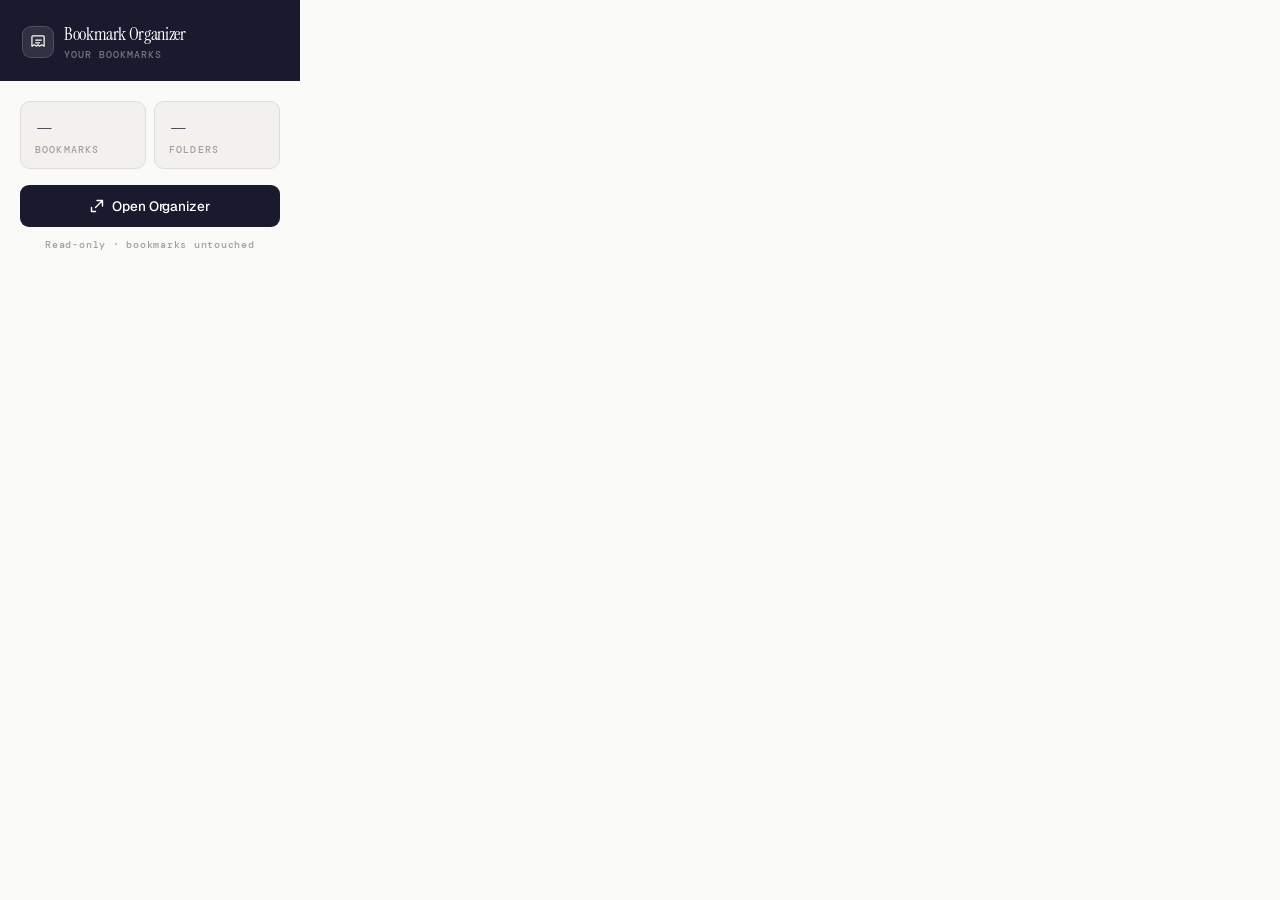
==== popup.html @ 3a0b7455 "create bookmark organizer" ====
<!DOCTYPE html>
<html lang="en">
<head>
  <meta charset="UTF-8" />
  <meta name="viewport" content="width=device-width, initial-scale=1.0" />
  <title>Bookmark Organizer</title>
  <link rel="preconnect" href="https://fonts.googleapis.com" />
  <link href="https://fonts.googleapis.com/css2?family=Instrument+Serif:ital@0;1&family=DM+Mono:wght@400;500&family=Geist:wght@300;400;500&display=swap" rel="stylesheet" />
  <style>
    :root {
      --ink: #0f0f0f; --ink-3: #6b6b6b; --ink-4: #a0a0a0;
      --surface: #fafaf8; --surface-2: #f2f1ee; --surface-3: #e8e6e1;
      --border: #e0ddd7; --accent: #1a1a2e;
    }
    *, *::before, *::after { box-sizing: border-box; margin: 0; padding: 0; }

    body {
      width: 300px;
      font-family: 'Geist', -apple-system, sans-serif;
      background: var(--surface);
      color: var(--ink);
    }

    .header {
      background: var(--accent);
      padding: 22px 22px 20px;
    }

    .logo-row {
      display: flex;
      align-items: center;
      gap: 10px;
    }

    .logo-icon {
      width: 32px; height: 32px;
      background: rgba(255,255,255,0.1);
      border: 1px solid rgba(255,255,255,0.15);
      border-radius: 9px;
      display: flex; align-items: center; justify-content: center;
    }

    .logo-name {
      font-family: 'Instrument Serif', serif;
      font-size: 18px;
      color: #fff;
      letter-spacing: -0.02em;
    }

    .logo-sub {
      font-family: 'DM Mono', monospace;
      font-size: 10px;
      font-weight: 500;
      letter-spacing: 0.1em;
      text-transform: uppercase;
      color: rgba(255,255,255,0.4);
      margin-top: 2px;
    }

    .body {
      padding: 20px 20px 18px;
    }

    .stats {
      display: grid;
      grid-template-columns: 1fr 1fr;
      gap: 8px;
      margin-bottom: 16px;
    }

    .stat {
      background: var(--surface-2);
      border: 1px solid var(--border);
      border-radius: 10px;
      padding: 12px 14px;
    }

    .stat-num {
      font-family: 'Instrument Serif', serif;
      font-size: 26px;
      color: var(--accent);
      line-height: 1;
    }

    .stat-label {
      font-family: 'DM Mono', monospace;
      font-size: 9.5px;
      font-weight: 500;
      letter-spacing: 0.12em;
      text-transform: uppercase;
      color: var(--ink-4);
      margin-top: 4px;
    }

    .open-btn {
      width: 100%;
      background: var(--accent);
      color: white;
      border: none;
      border-radius: 9px;
      padding: 12px;
      font-family: 'Geist', sans-serif;
      font-size: 13.5px;
      font-weight: 500;
      cursor: pointer;
      display: flex;
      align-items: center;
      justify-content: center;
      gap: 8px;
      letter-spacing: -0.01em;
      transition: opacity 0.15s;
    }
    .open-btn:hover { opacity: 0.85; }

    .footer {
      font-family: 'DM Mono', monospace;
      font-size: 9.5px;
      font-weight: 500;
      letter-spacing: 0.08em;
      color: var(--ink-4);
      text-align: center;
      margin-top: 12px;
    }
  </style>
</head>
<body>
  <div class="header">
    <div class="logo-row">
      <div class="logo-icon">
        <svg width="15" height="15" viewBox="0 0 16 16" fill="none">
          <path d="M3 2h10a1 1 0 011 1v10l-2.5-1.5L9 13l-1.5-1.5L6 13l-2.5-1.5L1 13V3a1 1 0 011-1z" stroke="white" stroke-width="1.3" stroke-linejoin="round"/>
          <path d="M5 6.5h6M5 9.5h4" stroke="white" stroke-width="1.2" stroke-linecap="round"/>
        </svg>
      </div>
      <div>
        <div class="logo-name">Bookmark Organizer</div>
        <div class="logo-sub">Your bookmarks</div>
      </div>
    </div>
  </div>

  <div class="body">
    <div class="stats">
      <div class="stat">
        <div class="stat-num" id="cnt-bm">—</div>
        <div class="stat-label">Bookmarks</div>
      </div>
      <div class="stat">
        <div class="stat-num" id="cnt-folders">—</div>
        <div class="stat-label">Folders</div>
      </div>
    </div>

    <button class="open-btn" id="btn-open">
      <svg width="14" height="14" viewBox="0 0 14 14" fill="none">
        <path d="M7 1.5h5.5v5.5M12.5 1.5l-7 7M1.5 8.5v4h4" stroke="white" stroke-width="1.4" stroke-linecap="round" stroke-linejoin="round"/>
      </svg>
      Open Organizer
    </button>

    <p class="footer">Read-only · bookmarks untouched</p>
  </div>

  <script src="popup.js"></script>
</body>
</html>
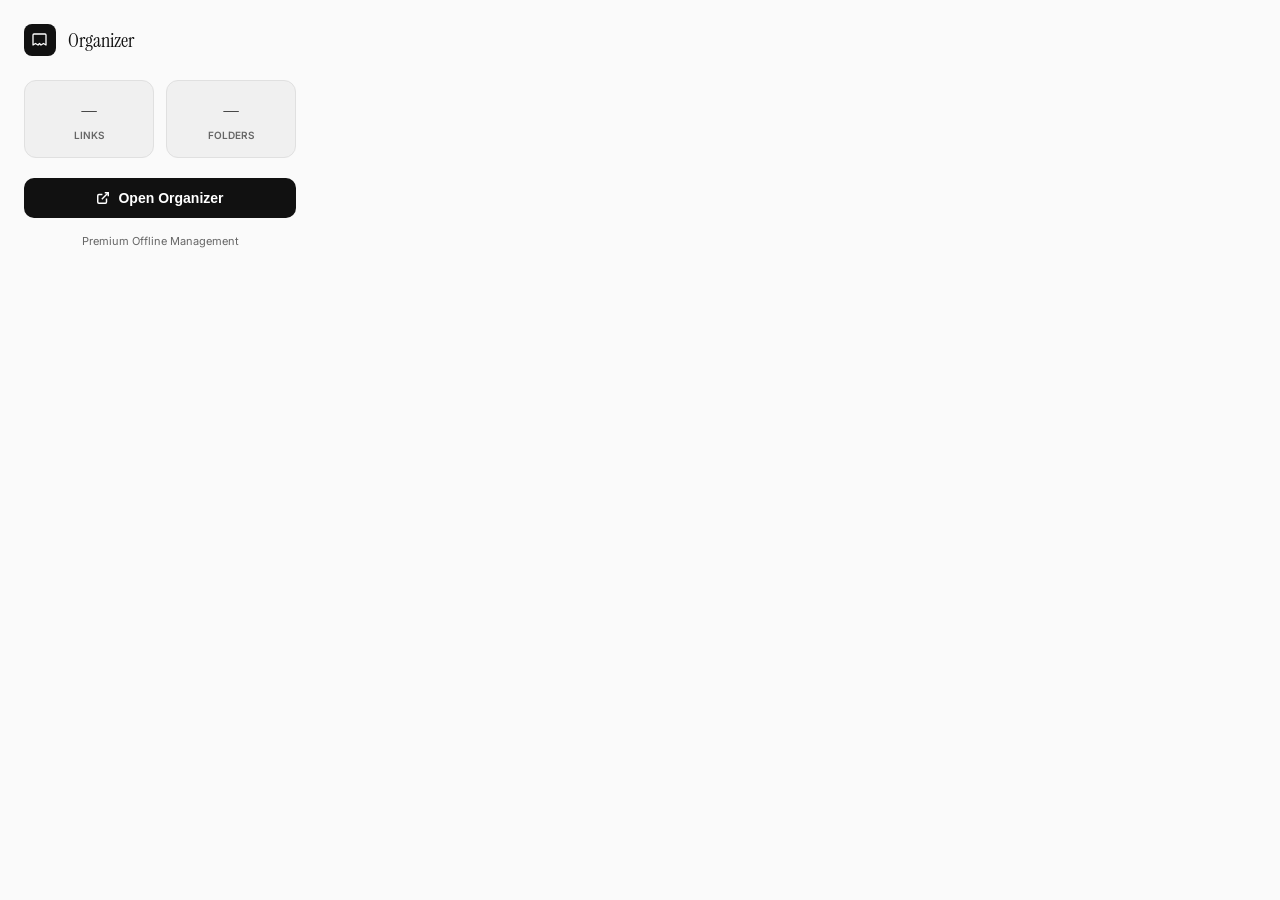
==== commit e55b5a3d: "Improve the folder structure and ui" ====
--- a/popup.html
+++ b/popup.html
@@ -5,161 +5,75 @@
   <meta name="viewport" content="width=device-width, initial-scale=1.0" />
   <title>Bookmark Organizer</title>
   <link rel="preconnect" href="https://fonts.googleapis.com" />
-  <link href="https://fonts.googleapis.com/css2?family=Instrument+Serif:ital@0;1&family=DM+Mono:wght@400;500&family=Geist:wght@300;400;500&display=swap" rel="stylesheet" />
+  <link href="https://fonts.googleapis.com/css2?family=Instrument+Serif:ital@0;1&family=Inter:wght@400;500;600&display=swap" rel="stylesheet" />
   <style>
     :root {
-      --ink: #0f0f0f; --ink-3: #6b6b6b; --ink-4: #a0a0a0;
-      --surface: #fafaf8; --surface-2: #f2f1ee; --surface-3: #e8e6e1;
-      --border: #e0ddd7; --accent: #1a1a2e;
+      --surface: #fafafa; --surface-thick: #f0f0f0;
+      --ink: #111; --ink-dim: #666; --accent: #111;
+      --border: #e0e0e0; --radius: 12px;
     }
-    *, *::before, *::after { box-sizing: border-box; margin: 0; padding: 0; }
+    * { box-sizing: border-box; margin: 0; padding: 0; }
 
     body {
-      width: 300px;
-      font-family: 'Geist', -apple-system, sans-serif;
-      background: var(--surface);
-      color: var(--ink);
+      width: 320px; font-family: 'Inter', system-ui;
+      background: var(--surface); color: var(--ink);
+      padding: 24px;
     }
 
     .header {
-      background: var(--accent);
-      padding: 22px 22px 20px;
+      display: flex; align-items: center; gap: 12px; margin-bottom: 24px;
     }
-
-    .logo-row {
-      display: flex;
-      align-items: center;
-      gap: 10px;
-    }
-
-    .logo-icon {
-      width: 32px; height: 32px;
-      background: rgba(255,255,255,0.1);
-      border: 1px solid rgba(255,255,255,0.15);
-      border-radius: 9px;
+    .logo {
+      width: 32px; height: 32px; background: var(--accent); border-radius: 8px;
       display: flex; align-items: center; justify-content: center;
     }
-
-    .logo-name {
-      font-family: 'Instrument Serif', serif;
-      font-size: 18px;
-      color: #fff;
-      letter-spacing: -0.02em;
-    }
-
-    .logo-sub {
-      font-family: 'DM Mono', monospace;
-      font-size: 10px;
-      font-weight: 500;
-      letter-spacing: 0.1em;
-      text-transform: uppercase;
-      color: rgba(255,255,255,0.4);
-      margin-top: 2px;
-    }
-
-    .body {
-      padding: 20px 20px 18px;
-    }
+    .title { font-family: 'Instrument Serif', serif; font-size: 20px; }
 
     .stats {
-      display: grid;
-      grid-template-columns: 1fr 1fr;
-      gap: 8px;
-      margin-bottom: 16px;
+      display: grid; grid-template-columns: 1fr 1fr; gap: 12px; margin-bottom: 20px;
     }
+    .stat {
+      background: var(--surface-thick); border: 1px solid var(--border);
+      padding: 16px; border-radius: var(--radius); text-align: center;
+    }
+    .stat-num { font-family: 'Instrument Serif'; font-size: 28px; line-height: 1; }
+    .stat-label { font-size: 10px; font-weight: 600; text-transform: uppercase; color: var(--ink-dim); margin-top: 4px; }
 
-    .stat {
-      background: var(--surface-2);
-      border: 1px solid var(--border);
-      border-radius: 10px;
-      padding: 12px 14px;
+    .btn {
+      width: 100%; padding: 12px; background: var(--accent); color: #fff;
+      border: none; border-radius: 10px; font-size: 14px; font-weight: 600;
+      cursor: pointer; transition: opacity 0.2s; display: flex; align-items: center; justify-content: center; gap: 8px;
     }
+    .btn:hover { opacity: 0.9; }
 
-    .stat-num {
-      font-family: 'Instrument Serif', serif;
-      font-size: 26px;
-      color: var(--accent);
-      line-height: 1;
-    }
-
-    .stat-label {
-      font-family: 'DM Mono', monospace;
-      font-size: 9.5px;
-      font-weight: 500;
-      letter-spacing: 0.12em;
-      text-transform: uppercase;
-      color: var(--ink-4);
-      margin-top: 4px;
-    }
-
-    .open-btn {
-      width: 100%;
-      background: var(--accent);
-      color: white;
-      border: none;
-      border-radius: 9px;
-      padding: 12px;
-      font-family: 'Geist', sans-serif;
-      font-size: 13.5px;
-      font-weight: 500;
-      cursor: pointer;
-      display: flex;
-      align-items: center;
-      justify-content: center;
-      gap: 8px;
-      letter-spacing: -0.01em;
-      transition: opacity 0.15s;
-    }
-    .open-btn:hover { opacity: 0.85; }
-
-    .footer {
-      font-family: 'DM Mono', monospace;
-      font-size: 9.5px;
-      font-weight: 500;
-      letter-spacing: 0.08em;
-      color: var(--ink-4);
-      text-align: center;
-      margin-top: 12px;
-    }
+    .footer { margin-top: 16px; font-size: 11px; color: var(--ink-dim); text-align: center; }
   </style>
 </head>
 <body>
   <div class="header">
-    <div class="logo-row">
-      <div class="logo-icon">
-        <svg width="15" height="15" viewBox="0 0 16 16" fill="none">
-          <path d="M3 2h10a1 1 0 011 1v10l-2.5-1.5L9 13l-1.5-1.5L6 13l-2.5-1.5L1 13V3a1 1 0 011-1z" stroke="white" stroke-width="1.3" stroke-linejoin="round"/>
-          <path d="M5 6.5h6M5 9.5h4" stroke="white" stroke-width="1.2" stroke-linecap="round"/>
-        </svg>
-      </div>
-      <div>
-        <div class="logo-name">Bookmark Organizer</div>
-        <div class="logo-sub">Your bookmarks</div>
-      </div>
+    <div class="logo">
+      <svg width="16" height="16" viewBox="0 0 16 16" fill="none"><path d="M3 2h10a1 1 0 011 1v10l-2.5-1.5L9 13l-1.5-1.5L6 13l-2.5-1.5L1 13V3a1 1 0 011-1z" stroke="white" stroke-width="1.3" stroke-linejoin="round"/></svg>
+    </div>
+    <div class="title">Organizer</div>
+  </div>
+
+  <div class="stats">
+    <div class="stat">
+      <div class="stat-num" id="total-count">—</div>
+      <div class="stat-label">Links</div>
+    </div>
+    <div class="stat">
+      <div class="stat-num" id="folder-count">—</div>
+      <div class="stat-label">Folders</div>
     </div>
   </div>
 
-  <div class="body">
-    <div class="stats">
-      <div class="stat">
-        <div class="stat-num" id="cnt-bm">—</div>
-        <div class="stat-label">Bookmarks</div>
-      </div>
-      <div class="stat">
-        <div class="stat-num" id="cnt-folders">—</div>
-        <div class="stat-label">Folders</div>
-      </div>
-    </div>
+  <button class="btn" id="btn-open">
+    <svg width="14" height="14" viewBox="0 0 24 24" fill="none" stroke="currentColor" stroke-width="2.5"><polyline points="15 3 21 3 21 9"/><line x1="10" y1="14" x2="21" y2="3"/><path d="M18 13v6a2 2 0 0 1-2 2H5a2 2 0 0 1-2-2V8a2 2 0 0 1 2-2h6"/></svg>
+    Open Organizer
+  </button>
 
-    <button class="open-btn" id="btn-open">
-      <svg width="14" height="14" viewBox="0 0 14 14" fill="none">
-        <path d="M7 1.5h5.5v5.5M12.5 1.5l-7 7M1.5 8.5v4h4" stroke="white" stroke-width="1.4" stroke-linecap="round" stroke-linejoin="round"/>
-      </svg>
-      Open Organizer
-    </button>
-
-    <p class="footer">Read-only · bookmarks untouched</p>
-  </div>
+  <p class="footer">Premium Offline Management</p>
 
   <script src="popup.js"></script>
 </body>
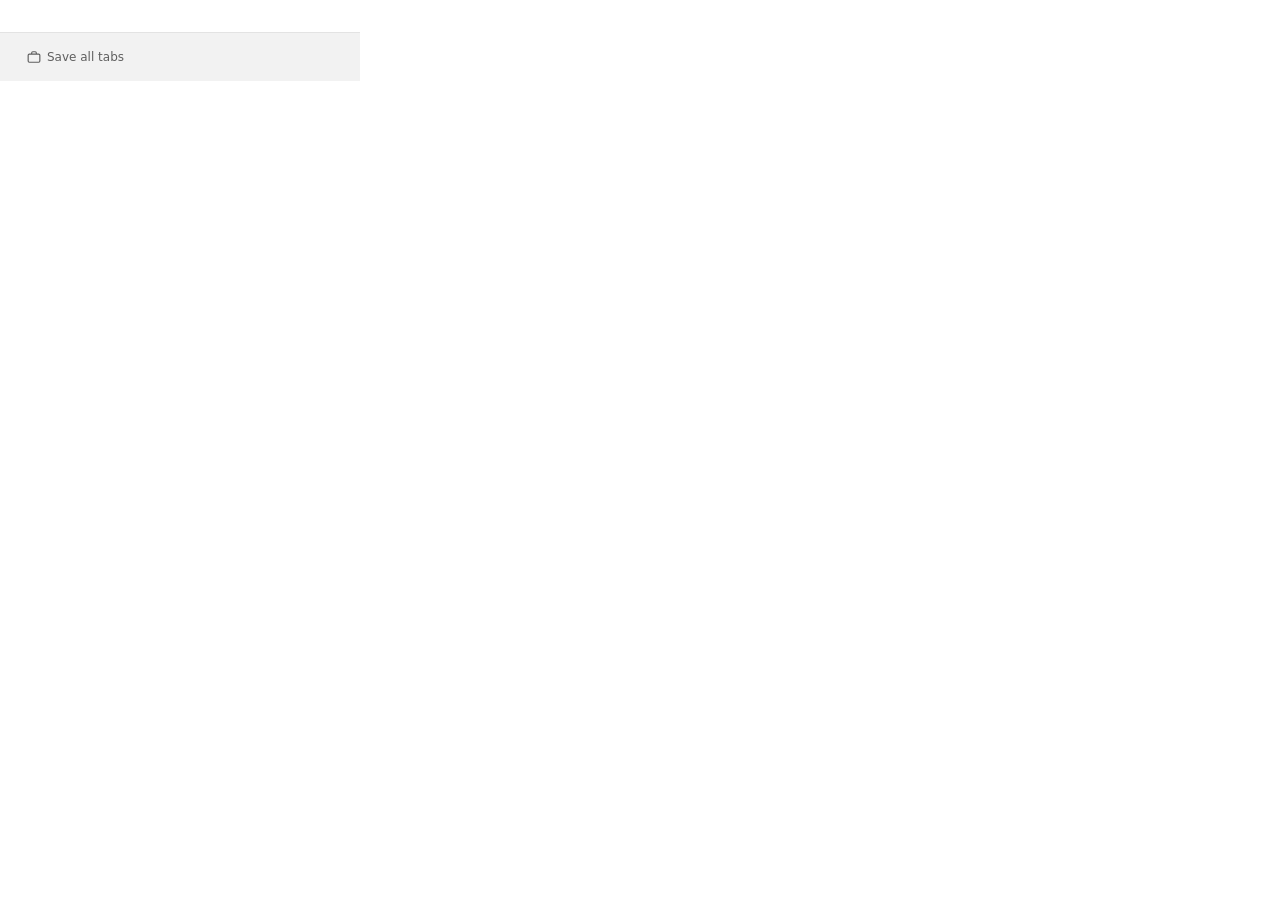
==== commit 29dd70c4: "feat: improve and fix bugs" ====
--- a/popup.html
+++ b/popup.html
@@ -1,80 +1,144 @@
-<!DOCTYPE html>
+<!doctype html>
 <html lang="en">
-<head>
-  <meta charset="UTF-8" />
-  <meta name="viewport" content="width=device-width, initial-scale=1.0" />
-  <title>Bookmark Organizer</title>
-  <link rel="preconnect" href="https://fonts.googleapis.com" />
-  <link href="https://fonts.googleapis.com/css2?family=Instrument+Serif:ital@0;1&family=Inter:wght@400;500;600&display=swap" rel="stylesheet" />
-  <style>
-    :root {
-      --surface: #fafafa; --surface-thick: #f0f0f0;
-      --ink: #111; --ink-dim: #666; --accent: #111;
-      --border: #e0e0e0; --radius: 12px;
-    }
-    * { box-sizing: border-box; margin: 0; padding: 0; }
+  <head>
+    <meta charset="UTF-8" />
+    <title>Save bookmark</title>
+    <link rel="stylesheet" href="shared.css" />
+    <style>
+      body {
+        width: 360px; margin: 0; padding: 16px;
+        font-family: system-ui, -apple-system, "Segoe UI", Roboto, sans-serif; font-size: 13px;
+        background: var(--card-bg); color: var(--ink);
+      }
+      [hidden] { display: none !important; }
 
-    body {
-      width: 320px; font-family: 'Inter', system-ui;
-      background: var(--surface); color: var(--ink);
-      padding: 24px;
-    }
+      .hd { display: flex; align-items: center; gap: 10px; margin-bottom: 14px; }
+      .hd-icon {
+        width: 28px; height: 28px; border-radius: 50%; display: grid; place-items: center; flex-shrink: 0;
+        background: color-mix(in srgb, var(--green) 15%, transparent); color: var(--green);
+      }
+      .hd-icon.edit { background: var(--surface-thick); color: var(--ink-dim); }
+      .hd-text { flex: 1; font-size: 15px; font-weight: 600; }
 
-    .header {
-      display: flex; align-items: center; gap: 12px; margin-bottom: 24px;
-    }
-    .logo {
-      width: 32px; height: 32px; background: var(--accent); border-radius: 8px;
-      display: flex; align-items: center; justify-content: center;
-    }
-    .title { font-family: 'Instrument Serif', serif; font-size: 20px; }
+      .page { display: flex; align-items: center; gap: 10px; padding: 8px 10px; margin-bottom: 14px; border-radius: 8px; background: var(--surface-sub); }
+      .page img { width: 16px; height: 16px; flex-shrink: 0; }
+      .page-domain { flex: 1; min-width: 0; color: var(--ink-dim); font-size: 12px; white-space: nowrap; overflow: hidden; text-overflow: ellipsis; }
+      .page-note { font-size: 11px; color: var(--amber); white-space: nowrap; }
 
-    .stats {
-      display: grid; grid-template-columns: 1fr 1fr; gap: 12px; margin-bottom: 20px;
-    }
-    .stat {
-      background: var(--surface-thick); border: 1px solid var(--border);
-      padding: 16px; border-radius: var(--radius); text-align: center;
-    }
-    .stat-num { font-family: 'Instrument Serif'; font-size: 28px; line-height: 1; }
-    .stat-label { font-size: 10px; font-weight: 600; text-transform: uppercase; color: var(--ink-dim); margin-top: 4px; }
+      .row { display: flex; gap: 6px; align-items: center; }
+      .row > select { flex: 1; min-width: 0; }
+      #newfolder-row { margin-top: 6px; }
 
-    .btn {
-      width: 100%; padding: 12px; background: var(--accent); color: #fff;
-      border: none; border-radius: 10px; font-size: 14px; font-weight: 600;
-      cursor: pointer; transition: opacity 0.2s; display: flex; align-items: center; justify-content: center; gap: 8px;
-    }
-    .btn:hover { opacity: 0.9; }
+      .opts { display: flex; gap: 8px; align-items: center; margin-bottom: 4px; }
+      .toggle {
+        display: inline-flex; align-items: center; gap: 6px; padding: 7px 10px; border-radius: 8px;
+        border: 1px solid var(--border); background: var(--surface-sub); cursor: pointer; user-select: none; font-size: 13px; white-space: nowrap;
+      }
+      .toggle input { margin: 0; accent-color: var(--accent); }
+      .toggle:has(input:checked) { border-color: var(--amber); background: color-mix(in srgb, var(--amber) 14%, transparent); }
+      .opts select { flex: 1; }
 
-    .footer { margin-top: 16px; font-size: 11px; color: var(--ink-dim); text-align: center; }
-  </style>
-</head>
-<body>
-  <div class="header">
-    <div class="logo">
-      <svg width="16" height="16" viewBox="0 0 16 16" fill="none"><path d="M3 2h10a1 1 0 011 1v10l-2.5-1.5L9 13l-1.5-1.5L6 13l-2.5-1.5L1 13V3a1 1 0 011-1z" stroke="white" stroke-width="1.3" stroke-linejoin="round"/></svg>
+      .actions { display: flex; align-items: center; gap: 8px; margin-top: 16px; }
+      .status { flex: 1; font-size: 12px; color: var(--ink-fade); transition: opacity 0.3s; }
+      .status.ok { color: var(--green); }
+
+      .foot {
+        display: flex; align-items: center; justify-content: space-between; gap: 8px;
+        margin: 16px -16px -16px; padding: 10px 16px; border-top: 1px solid var(--border); background: var(--surface-sub);
+      }
+      .foot .btn { padding: 6px 10px; font-size: 12px; background: transparent; border-color: transparent; color: var(--ink-dim); }
+      .foot .btn:hover { background: var(--surface-thick); color: var(--ink); }
+      .shortcut { font-size: 11px; color: var(--ink-fade); }
+
+      .stats { display: grid; grid-template-columns: 1fr 1fr; gap: 8px; margin-bottom: 12px; }
+      .stat { padding: 14px; border-radius: 10px; background: var(--surface-sub); text-align: center; }
+      .stat b { display: block; font-size: 22px; font-weight: 600; }
+      .stat span { font-size: 11px; color: var(--ink-dim); text-transform: uppercase; letter-spacing: 0.05em; }
+      .lib-msg { color: var(--ink-dim); margin: 0 0 12px; line-height: 1.45; }
+      .full { width: 100%; }
+    </style>
+  </head>
+  <body>
+    <!-- Save / edit the current page -->
+    <section id="save-view" hidden>
+      <div class="hd">
+        <div class="hd-icon" id="hd-icon">
+          <svg width="16" height="16" viewBox="0 0 24 24" fill="none" stroke="currentColor" stroke-width="2.6" stroke-linecap="round" stroke-linejoin="round"><polyline points="20 6 9 17 4 12" /></svg>
+        </div>
+        <div class="hd-text" id="hd-text">Bookmark added</div>
+        <button class="icon-btn" id="btn-library" title="Open library">
+          <svg width="16" height="16" viewBox="0 0 24 24" fill="none" stroke="currentColor" stroke-width="2"><rect x="3" y="3" width="7" height="7" rx="1" /><rect x="14" y="3" width="7" height="7" rx="1" /><rect x="14" y="14" width="7" height="7" rx="1" /><rect x="3" y="14" width="7" height="7" rx="1" /></svg>
+        </button>
+      </div>
+
+      <div class="page">
+        <img id="pg-icon" alt="" />
+        <div class="page-domain" id="pg-domain"></div>
+        <div class="page-note" id="pg-note" hidden></div>
+      </div>
+
+      <label class="field"><span>Name</span><input id="f-title" type="text" /></label>
+
+      <div class="field">
+        <span class="field-label">Folder</span>
+        <div class="row">
+          <select id="f-folder" class="select"></select>
+          <button class="icon-btn" id="btn-newfolder" title="New folder inside the selected one">
+            <svg width="16" height="16" viewBox="0 0 24 24" fill="none" stroke="currentColor" stroke-width="2"><path d="M22 19a2 2 0 0 1-2 2H4a2 2 0 0 1-2-2V5a2 2 0 0 1 2-2h5l2 3h9a2 2 0 0 1 2 2z" /><line x1="12" y1="11" x2="12" y2="17" /><line x1="9" y1="14" x2="15" y2="14" /></svg>
+          </button>
+        </div>
+        <div class="row" id="newfolder-row" hidden>
+          <input id="f-newfolder" class="input" type="text" placeholder="New folder name — press Enter" />
+        </div>
+      </div>
+
+      <div class="field">
+        <span class="field-label">Tags</span>
+        <div id="f-tags"></div>
+        <div class="quick-tags" id="quick-tags"></div>
+      </div>
+
+      <label class="field"><span>Note</span><textarea id="f-notes" rows="2" placeholder="Why are you saving this?"></textarea></label>
+
+      <div class="opts">
+        <label class="toggle"><input type="checkbox" id="f-pin" /> Pin</label>
+        <select id="f-remind" class="select" title="Remind me to read this later">
+          <option value="0">No reminder</option>
+          <option value="60">Remind in 1 hour</option>
+          <option value="180">Remind in 3 hours</option>
+          <option value="480">Remind tonight</option>
+          <option value="1440">Remind tomorrow</option>
+          <option value="10080">Remind next week</option>
+        </select>
+      </div>
+
+      <div class="actions">
+        <button class="btn btn-danger" id="btn-remove">Remove</button>
+        <span class="status" id="status"></span>
+        <button class="btn btn-primary" id="btn-done">Done</button>
+      </div>
+    </section>
+
+    <!-- Shown on pages that cannot be bookmarked (e.g. the library itself) -->
+    <section id="lib-view" hidden>
+      <div class="hd"><div class="hd-text">Bookmark Organizer</div></div>
+      <div class="stats">
+        <div class="stat"><b id="total-count">—</b><span>Links</span></div>
+        <div class="stat"><b id="folder-count">—</b><span>Folders</span></div>
+      </div>
+      <p class="lib-msg">This page can't be bookmarked. Open the library to browse and organize everything.</p>
+      <button class="btn btn-primary full" id="btn-open">Open library</button>
+    </section>
+
+    <div class="foot">
+      <button class="btn" id="btn-save-tabs" title="Save every tab in this window into a new folder">
+        <svg width="14" height="14" viewBox="0 0 24 24" fill="none" stroke="currentColor" stroke-width="2"><rect x="2" y="7" width="20" height="14" rx="2" /><path d="M16 7V5a2 2 0 0 0-2-2h-4a2 2 0 0 0-2 2v2" /></svg>
+        <span id="save-tabs-label">Save all tabs</span>
+      </button>
+      <span class="shortcut" id="shortcut"></span>
     </div>
-    <div class="title">Organizer</div>
-  </div>
 
-  <div class="stats">
-    <div class="stat">
-      <div class="stat-num" id="total-count">—</div>
-      <div class="stat-label">Links</div>
-    </div>
-    <div class="stat">
-      <div class="stat-num" id="folder-count">—</div>
-      <div class="stat-label">Folders</div>
-    </div>
-  </div>
-
-  <button class="btn" id="btn-open">
-    <svg width="14" height="14" viewBox="0 0 24 24" fill="none" stroke="currentColor" stroke-width="2.5"><polyline points="15 3 21 3 21 9"/><line x1="10" y1="14" x2="21" y2="3"/><path d="M18 13v6a2 2 0 0 1-2 2H5a2 2 0 0 1-2-2V8a2 2 0 0 1 2-2h6"/></svg>
-    Open Organizer
-  </button>
-
-  <p class="footer">Premium Offline Management</p>
-
-  <script src="popup.js"></script>
-</body>
+    <script src="lib.js"></script>
+    <script src="popup.js"></script>
+  </body>
 </html>
--- a/shared.css
+++ b/shared.css
@@ -0,0 +1,158 @@
+/* shared.css — design tokens + shared components (popup & library) */
+
+:root {
+  color-scheme: light;
+  --surface: #fafafa;
+  --surface-sub: #f2f2f2;
+  --surface-thick: #e8e8e8;
+  --card-bg: #ffffff;
+  --ink: #111111;
+  --ink-dim: #5f5f5f;
+  --ink-fade: #9a9a9a;
+  --accent: #111111;
+  --accent-ink: #ffffff;
+  --border: #e3e3e3;
+  --border-strong: #cfcfcf;
+  --focus: #1a73e8;
+  --red: #d93025;
+  --red-bg: rgba(217, 48, 37, 0.08);
+  --amber: #f2a900;
+  --green: #188038;
+  --shadow: 0 4px 20px rgba(0, 0, 0, 0.06);
+  --shadow-pop: 0 12px 40px rgba(0, 0, 0, 0.16);
+  --radius: 12px;
+  --ease: cubic-bezier(0.2, 0.8, 0.2, 1);
+}
+
+@media (prefers-color-scheme: dark) {
+  :root:not(.light) {
+    color-scheme: dark;
+    --surface: #0b0b0c;
+    --surface-sub: #151517;
+    --surface-thick: #222225;
+    --card-bg: #121214;
+    --ink: #f4f4f5;
+    --ink-dim: #a1a1aa;
+    --ink-fade: #5c5c63;
+    --accent: #f4f4f5;
+    --accent-ink: #0b0b0c;
+    --border: #232327;
+    --border-strong: #34343a;
+    --focus: #8ab4f8;
+    --red: #f28b82;
+    --red-bg: rgba(242, 139, 130, 0.1);
+    --amber: #fdd663;
+    --green: #81c995;
+    --shadow: 0 8px 32px rgba(0, 0, 0, 0.45);
+    --shadow-pop: 0 16px 48px rgba(0, 0, 0, 0.6);
+  }
+}
+
+:root.dark {
+  color-scheme: dark;
+  --surface: #0b0b0c;
+  --surface-sub: #151517;
+  --surface-thick: #222225;
+  --card-bg: #121214;
+  --ink: #f4f4f5;
+  --ink-dim: #a1a1aa;
+  --ink-fade: #5c5c63;
+  --accent: #f4f4f5;
+  --accent-ink: #0b0b0c;
+  --border: #232327;
+  --border-strong: #34343a;
+  --focus: #8ab4f8;
+  --red: #f28b82;
+  --red-bg: rgba(242, 139, 130, 0.1);
+  --amber: #fdd663;
+  --green: #81c995;
+  --shadow: 0 8px 32px rgba(0, 0, 0, 0.45);
+  --shadow-pop: 0 16px 48px rgba(0, 0, 0, 0.6);
+}
+
+*, *::before, *::after { box-sizing: border-box; }
+
+:focus-visible { outline: 2px solid var(--focus); outline-offset: 2px; }
+
+/* ── Form fields ── */
+.field { display: block; margin-bottom: 14px; }
+.field-label, .field > span:first-child {
+  display: flex; align-items: center; justify-content: space-between;
+  font-size: 11px; font-weight: 600; letter-spacing: 0.04em; text-transform: uppercase;
+  color: var(--ink-dim); margin-bottom: 6px;
+}
+.input, .field input[type="text"], .field input:not([type]), .field textarea, .field select, .select {
+  width: 100%; padding: 9px 11px; border-radius: 8px; border: 1px solid var(--border);
+  background: var(--surface-sub); color: var(--ink); font: inherit; font-size: 13.5px; outline: none;
+  transition: border-color 0.15s, background 0.15s, box-shadow 0.15s;
+}
+.field textarea { resize: vertical; min-height: 56px; line-height: 1.45; }
+.input:focus, .field input:focus, .field textarea:focus, .field select:focus, .select:focus {
+  border-color: var(--focus); background: var(--card-bg); box-shadow: 0 0 0 3px color-mix(in srgb, var(--focus) 18%, transparent);
+}
+.link-btn {
+  background: none; border: none; padding: 0; font: inherit; font-size: 11px; font-weight: 600;
+  color: var(--focus); cursor: pointer; text-transform: none; letter-spacing: 0;
+}
+.link-btn:hover { text-decoration: underline; }
+
+/* ── Buttons ── */
+.btn {
+  display: inline-flex; align-items: center; justify-content: center; gap: 6px;
+  padding: 8px 14px; border-radius: 8px; border: 1px solid var(--border);
+  background: var(--surface-sub); color: var(--ink); font: inherit; font-size: 13px; font-weight: 500;
+  cursor: pointer; white-space: nowrap; transition: background 0.15s, border-color 0.15s, opacity 0.15s;
+}
+.btn:hover { background: var(--surface-thick); }
+.btn:disabled { opacity: 0.5; cursor: default; }
+.btn-primary { background: var(--accent); color: var(--accent-ink); border-color: var(--accent); }
+.btn-primary:hover { background: var(--accent); opacity: 0.88; }
+.btn-danger { color: var(--red); }
+.btn-danger:hover { background: var(--red-bg); border-color: var(--red); }
+.btn-ghost { background: transparent; border-color: transparent; }
+.btn-ghost:hover { background: var(--surface-thick); }
+.icon-btn {
+  display: inline-flex; align-items: center; justify-content: center; width: 32px; height: 32px; flex-shrink: 0;
+  border-radius: 8px; border: 1px solid transparent; background: transparent; color: var(--ink-dim); cursor: pointer;
+}
+.icon-btn:hover { background: var(--surface-thick); color: var(--ink); }
+
+kbd {
+  font-family: "JetBrains Mono", ui-monospace, monospace; font-size: 10.5px; padding: 1px 5px;
+  border: 1px solid var(--border-strong); border-bottom-width: 2px; border-radius: 4px; color: var(--ink-dim); background: var(--card-bg);
+}
+
+/* ── Tag input ── */
+.tag-input {
+  position: relative; display: flex; flex-wrap: wrap; align-items: center; gap: 4px;
+  min-height: 38px; padding: 4px 6px; border-radius: 8px; border: 1px solid var(--border);
+  background: var(--surface-sub); cursor: text; transition: border-color 0.15s, box-shadow 0.15s, background 0.15s;
+}
+.tag-input:focus-within { border-color: var(--focus); background: var(--card-bg); box-shadow: 0 0 0 3px color-mix(in srgb, var(--focus) 18%, transparent); }
+.ti-chips { display: contents; }
+.ti-chip {
+  display: inline-flex; align-items: center; gap: 2px; padding: 2px 4px 2px 8px; border-radius: 6px;
+  background: var(--surface-thick); color: var(--ink); font-size: 12px; font-weight: 500;
+}
+.ti-chip button {
+  border: none; background: none; color: var(--ink-fade); cursor: pointer; font-size: 14px; line-height: 1;
+  padding: 0 3px; border-radius: 4px;
+}
+.ti-chip button:hover { color: var(--ink); background: var(--border); }
+.ti-field {
+  flex: 1; min-width: 80px; width: auto !important; border: none !important; outline: none; background: transparent !important;
+  box-shadow: none !important; padding: 4px !important; font: inherit; font-size: 13.5px; color: var(--ink);
+}
+.ti-menu {
+  position: absolute; left: 0; right: 0; top: calc(100% + 4px); z-index: 50; padding: 4px;
+  background: var(--card-bg); border: 1px solid var(--border); border-radius: 8px; box-shadow: var(--shadow-pop);
+}
+.ti-option { padding: 6px 8px; border-radius: 6px; font-size: 13px; cursor: pointer; color: var(--ink); }
+.ti-option:hover, .ti-option.active { background: var(--surface-thick); }
+
+.quick-tags { display: flex; flex-wrap: wrap; gap: 4px; margin-top: 6px; }
+.quick-tag {
+  padding: 2px 8px; border-radius: 999px; font: inherit; font-size: 11.5px; font-weight: 500;
+  border: 1px dashed var(--border-strong); background: transparent; color: var(--ink-dim); cursor: pointer;
+}
+.quick-tag:hover { border-style: solid; color: var(--ink); }
